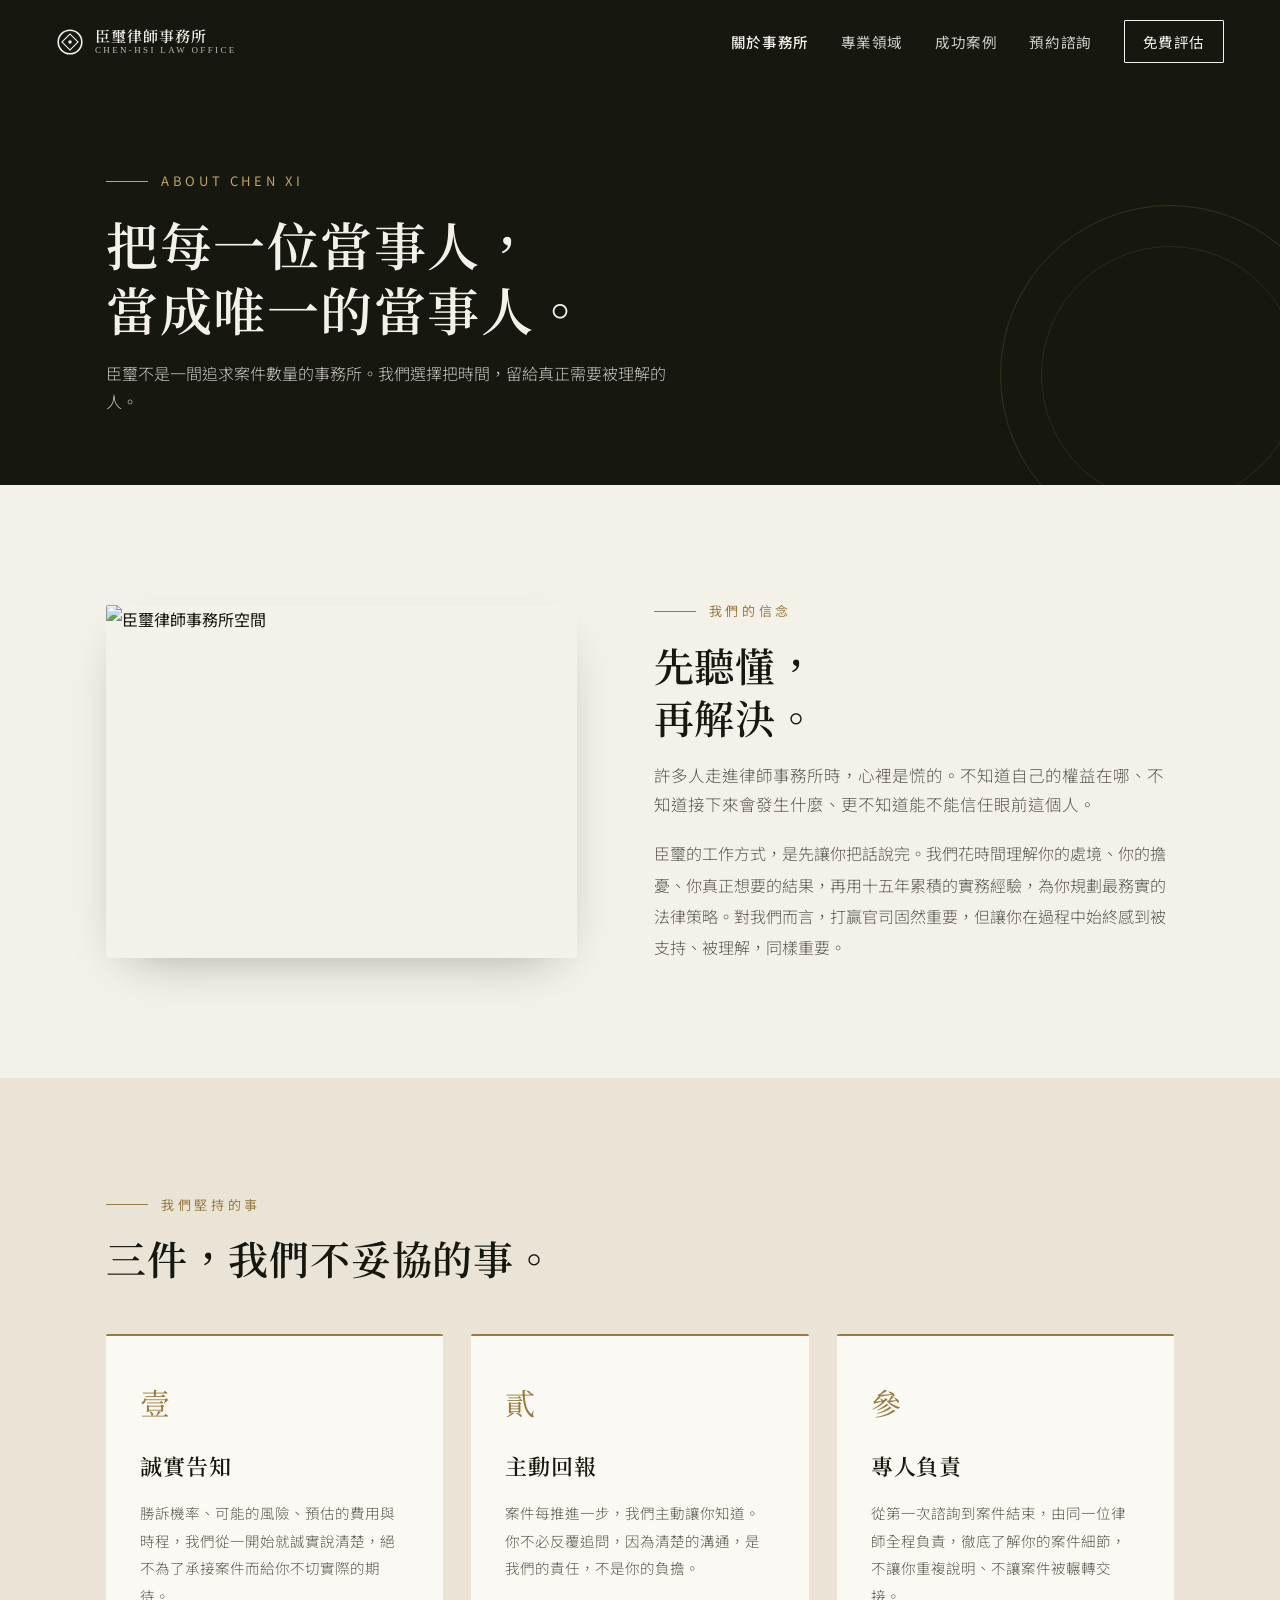
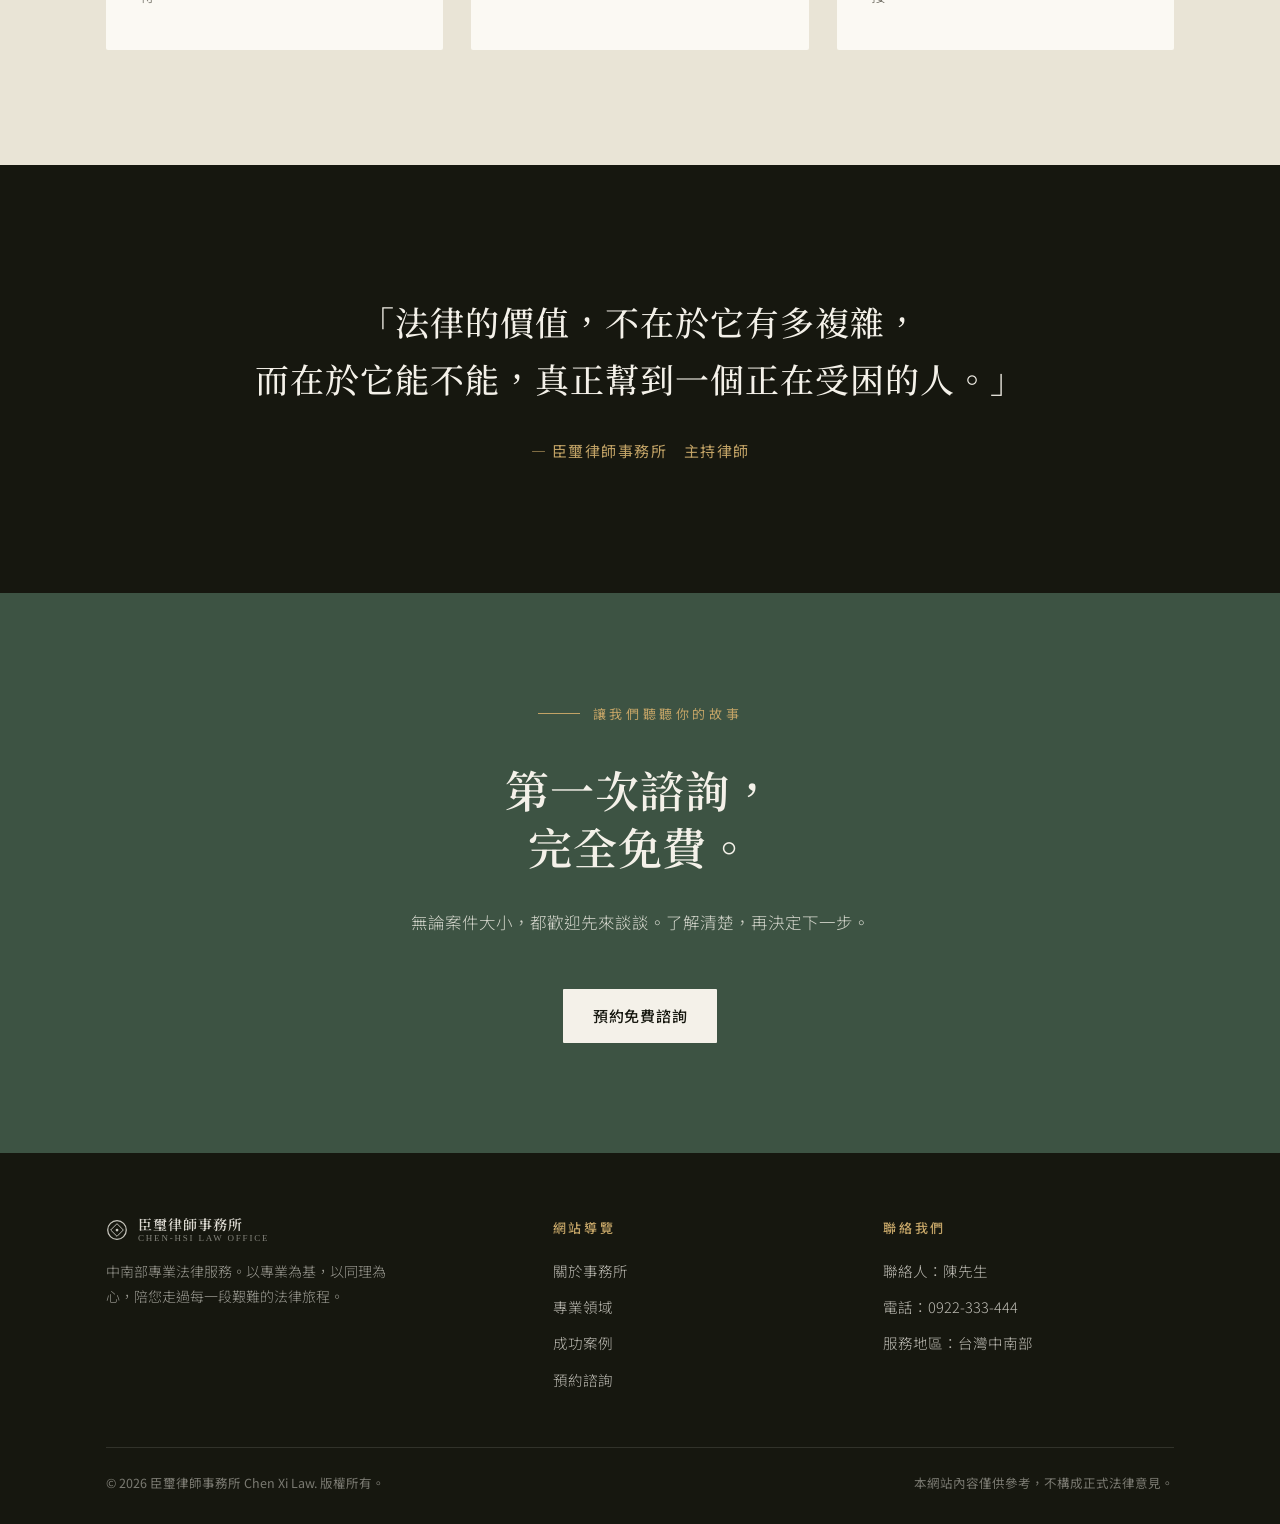
==== about.html @ be71032a "feat: 臣璽律師事務所 完整網站（5頁）+ CIS logo 系統" ====
<!DOCTYPE html>
<html lang="zh-Hant">
<head>
<meta charset="UTF-8">
<meta name="viewport" content="width=device-width, initial-scale=1.0">
<title>關於臣璽｜事務所理念與團隊 — 臣璽律師事務所</title>
<meta name="description" content="認識臣璽律師事務所。我們深耕中南部，秉持「先聽懂，再解決」的信念，以務實策略陪伴當事人面對家事、勞資、車禍與刑事案件。">
<link rel="preconnect" href="https://fonts.googleapis.com">
<link rel="preconnect" href="https://fonts.gstatic.com" crossorigin>
<link href="https://fonts.googleapis.com/css2?family=Noto+Sans+TC:wght@300;400;500;700&family=Noto+Serif+TC:wght@500;600;700&display=swap" rel="stylesheet">
<link rel="stylesheet" href="styles.css">
<link rel="stylesheet" href="home.css">

<link rel="icon" type="image/png" href="https://d8j0ntlcm91z4.cloudfront.net/user_3Eqjq0zwo7LwUKMWfh8ca0nVfbA/hf_20260615_162936_9c00fbf4-45fc-4cff-9be5-59497f825af5.png">
<link rel="apple-touch-icon" href="https://d8j0ntlcm91z4.cloudfront.net/user_3Eqjq0zwo7LwUKMWfh8ca0nVfbA/hf_20260615_162936_9c00fbf4-45fc-4cff-9be5-59497f825af5.png">

<meta property="og:image" content="https://d8j0ntlcm91z4.cloudfront.net/user_3Eqjq0zwo7LwUKMWfh8ca0nVfbA/hf_20260615_162837_d9a1e976-7279-444d-bec0-a542d71a141f.png">
</head>
<body>

<header class="site-header solid">
  <a class="brand" href="index.html"><svg viewBox="0 0 32 32" width="28" height="28" fill="none" xmlns="http://www.w3.org/2000/svg" aria-hidden="true" style="flex-shrink:0"><circle cx="16" cy="16" r="13.5" stroke="currentColor" stroke-width="1.8"/><rect x="9.5" y="9.5" width="13" height="13" stroke="currentColor" stroke-width="1.3" transform="rotate(45 16 16)"/><circle cx="16" cy="16" r="2" fill="currentColor"/></svg><span class="brand-texts"><span class="brand-cn">臣璽律師事務所</span><span class="brand-en">Chen-Hsi Law Office</span></span></a>
  <nav class="nav">
    <a href="about.html" class="active">關於事務所</a>
    <a href="services.html">專業領域</a>
    <a href="cases.html">成功案例</a>
    <a href="contact.html">預約諮詢</a>
    <a class="nav-cta" href="contact.html">免費評估</a>
  </nav>
  <button class="menu-btn" aria-label="開啟選單"><svg width="22" height="16" viewBox="0 0 22 16" fill="none" aria-hidden="true"><line x1="0" y1="1" x2="22" y2="1" stroke="currentColor" stroke-width="1.8"/><line x1="0" y1="8" x2="22" y2="8" stroke="currentColor" stroke-width="1.8"/><line x1="0" y1="15" x2="22" y2="15" stroke="currentColor" stroke-width="1.8"/></svg></button>
</header>
<div class="mobile-nav">
  <button class="close" aria-label="關閉選單"><svg width="18" height="18" viewBox="0 0 18 18" fill="none" aria-hidden="true"><line x1="1" y1="1" x2="17" y2="17" stroke="currentColor" stroke-width="1.8"/><line x1="17" y1="1" x2="1" y2="17" stroke="currentColor" stroke-width="1.8"/></svg></button>
  <a href="about.html">關於事務所</a><a href="services.html">專業領域</a><a href="cases.html">成功案例</a><a href="contact.html">預約諮詢</a>
</div>

<section class="page-hero">
  <div class="wrap">
    <div class="eyebrow"><span class="rule"></span><span>ABOUT CHEN XI</span></div>
    <h1>把每一位當事人，<br>當成唯一的當事人。</h1>
    <p>臣璽不是一間追求案件數量的事務所。我們選擇把時間，留給真正需要被理解的人。</p>
  </div>
  <div class="deco"></div>
</section>

<section class="about-philosophy">
  <div class="wrap about-phil-grid">
    <div class="about-img reveal">
      <img src="https://d8j0ntlcm91z4.cloudfront.net/user_3Eqjq0zwo7LwUKMWfh8ca0nVfbA/hf_20260615_025613_cf2e7cce-91a5-4c70-8378-4fdb17b9a24b.png" alt="臣璽律師事務所空間" loading="lazy">
    </div>
    <div class="about-text reveal">
      <div class="eyebrow"><span class="rule"></span><span>我們的信念</span></div>
      <h2 class="section-title">先聽懂，<br>再解決。</h2>
      <p class="lead">許多人走進律師事務所時，心裡是慌的。不知道自己的權益在哪、不知道接下來會發生什麼、更不知道能不能信任眼前這個人。</p>
      <p class="body-p">臣璽的工作方式，是先讓你把話說完。我們花時間理解你的處境、你的擔憂、你真正想要的結果，再用十五年累積的實務經驗，為你規劃最務實的法律策略。對我們而言，打贏官司固然重要，但讓你在過程中始終感到被支持、被理解，同樣重要。</p>
    </div>
  </div>
</section>

<section class="about-values">
  <div class="wrap">
    <div class="areas-head reveal" style="max-width:600px;margin-bottom:50px">
      <div class="eyebrow"><span class="rule"></span><span>我們堅持的事</span></div>
      <h2 class="section-title">三件，我們不妥協的事。</h2>
    </div>
    <div class="values-grid">
      <div class="value-card reveal"><div class="v-idx serif">壹</div><h3>誠實告知</h3><p>勝訴機率、可能的風險、預估的費用與時程，我們從一開始就誠實說清楚，絕不為了承接案件而給你不切實際的期待。</p></div>
      <div class="value-card reveal"><div class="v-idx serif">貳</div><h3>主動回報</h3><p>案件每推進一步，我們主動讓你知道。你不必反覆追問，因為清楚的溝通，是我們的責任，不是你的負擔。</p></div>
      <div class="value-card reveal"><div class="v-idx serif">參</div><h3>專人負責</h3><p>從第一次諮詢到案件結束，由同一位律師全程負責，徹底了解你的案件細節，不讓你重複說明、不讓案件被輾轉交接。</p></div>
    </div>
  </div>
</section>

<section class="about-quote">
  <div class="wrap reveal">
    <blockquote class="serif">「法律的價值，不在於它有多複雜，<br>而在於它能不能，真正幫到一個正在受困的人。」</blockquote>
    <cite>— 臣璽律師事務所　主持律師</cite>
  </div>
</section>

<section class="home-cta">
  <div class="wrap home-cta-inner reveal">
    <div class="eyebrow cta-eyebrow"><span class="rule"></span><span>讓我們聽聽你的故事</span></div>
    <h2 class="serif">第一次諮詢，<br>完全免費。</h2>
    <p>無論案件大小，都歡迎先來談談。了解清楚，再決定下一步。</p>
    <a href="contact.html" class="btn-primary">預約免費諮詢</a>
  </div>
</section>

<footer class="site-footer">
  <div class="wrap">
    <div class="footer-grid">
      <div class="footer-brand"><div class="footer-logo-img" style="display:flex;align-items:center;gap:10px"><svg viewBox="0 0 32 32" width="22" height="22" fill="none" xmlns="http://www.w3.org/2000/svg" aria-hidden="true" style="flex-shrink:0;color:rgba(244,241,233,.8)"><circle cx="16" cy="16" r="13.5" stroke="currentColor" stroke-width="1.8"/><rect x="9.5" y="9.5" width="13" height="13" stroke="currentColor" stroke-width="1.3" transform="rotate(45 16 16)"/><circle cx="16" cy="16" r="2" fill="currentColor"/></svg><span style="display:flex;flex-direction:column;gap:2px"><span style="font-family:'Noto Serif TC',serif;font-size:14px;font-weight:600;color:rgba(244,241,233,.9);letter-spacing:.07em;line-height:1.1">臣璽律師事務所</span><span style="font-size:9px;letter-spacing:.2em;color:rgba(244,241,233,.5);text-transform:uppercase;font-family:Georgia,serif;line-height:1">Chen-Hsi Law Office</span></span></div><p>中南部專業法律服務。以專業為基，以同理為心，陪您走過每一段艱難的法律旅程。</p></div>
      <div class="footer-col"><h4>網站導覽</h4><a href="about.html">關於事務所</a><a href="services.html">專業領域</a><a href="cases.html">成功案例</a><a href="contact.html">預約諮詢</a></div>
      <div class="footer-col"><h4>聯絡我們</h4><p>聯絡人：陳先生</p><p>電話：0922-333-444</p><p>服務地區：台灣中南部</p></div>
    </div>
    <div class="footer-bottom"><span>© 2026 臣璽律師事務所 Chen Xi Law. 版權所有。</span><span>本網站內容僅供參考，不構成正式法律意見。</span></div>
  </div>
</footer>

<style>
.about-philosophy{padding:clamp(70px,9vw,120px) 0;background:var(--paper)}
.about-phil-grid{display:grid;grid-template-columns:.95fr 1.05fr;gap:clamp(40px,6vw,80px);align-items:center}
.about-img img{width:100%;aspect-ratio:4/3;object-fit:cover;border-radius:2px;box-shadow:var(--shadow)}
.about-text .body-p{color:var(--muted);font-weight:300;line-height:1.95;margin-top:20px}
.about-values{padding:clamp(70px,9vw,120px) 0;background:var(--paper-deep)}
.values-grid{display:grid;grid-template-columns:repeat(3,1fr);gap:28px}
.value-card{background:var(--paper-card);padding:40px 34px;border-radius:2px;border-top:2px solid var(--gold)}
.v-idx{font-size:30px;color:var(--gold);margin-bottom:18px}
.value-card h3{font-family:"Noto Serif TC",serif;font-size:22px;font-weight:600;margin-bottom:14px;letter-spacing:.04em}
.value-card p{font-size:14.5px;color:var(--muted);font-weight:300;line-height:1.9}
.about-quote{padding:clamp(80px,10vw,130px) 0;background:var(--ink);color:var(--paper);text-align:center}
.about-quote blockquote{font-family:"Noto Serif TC",serif;font-size:clamp(22px,3.2vw,34px);font-weight:500;line-height:1.7;letter-spacing:.03em;color:var(--paper)}
.about-quote cite{display:block;margin-top:30px;font-style:normal;font-size:15px;color:var(--gold-light);letter-spacing:.1em}
@media(max-width:860px){.about-phil-grid{grid-template-columns:1fr}.values-grid{grid-template-columns:1fr}}
</style>
<script src="main.js"></script>
</body>
</html>
---- styles.css ----
/* ============================================
   臣璽律師事務所 — 全站共用樣式
   設計：墨黑 × 米白紙感 × 黛綠 × 暖金
   ============================================ */
:root{
  --ink:#16170f;
  --ink-soft:#2a2b20;
  --paper:#f4f1e9;
  --paper-deep:#e9e4d6;
  --paper-card:#fbf9f3;
  --jade:#3d5343;
  --jade-light:#5a7060;
  --gold:#9a7b3f;
  --gold-light:#c2a366;
  --line:rgba(22,23,15,.14);
  --line-soft:rgba(22,23,15,.08);
  --muted:#5c5a4f;
  --muted-light:#807d70;
  --shadow:0 18px 50px -24px rgba(22,23,15,.4);
}
*{margin:0;padding:0;box-sizing:border-box}
html{scroll-behavior:smooth}
body{
  font-family:"Noto Sans TC","PingFang TC","Microsoft JhengHei",sans-serif;
  background:var(--paper);
  color:var(--ink);
  -webkit-font-smoothing:antialiased;
  line-height:1.75;
}
.serif{font-family:"Noto Serif TC","Songti TC",serif}
a{color:inherit}
img{display:block;max-width:100%}

/* layout */
.wrap{max-width:1180px;margin:0 auto;padding:0 clamp(20px,5vw,56px)}
section{position:relative}

/* ---------- header ---------- */
.site-header{
  position:fixed;top:0;left:0;right:0;z-index:100;
  display:flex;align-items:center;justify-content:space-between;
  padding:20px clamp(20px,5vw,56px);
  transition:background .35s, padding .35s, box-shadow .35s;
}
.site-header.solid{
  background:rgba(244,241,233,.92);
  backdrop-filter:blur(10px);
  box-shadow:0 1px 0 var(--line-soft);
  padding:14px clamp(20px,5vw,56px);
}
.brand{display:flex;align-items:center;gap:11px;text-decoration:none;color:var(--paper);transition:color .35s}
.site-header.solid .brand{color:var(--ink)}

.site-header.solid .brand .mark{font-family:"Noto Serif TC",serif;font-size:24px;font-weight:600;letter-spacing:.08em}
.brand .en{font-size:10.5px;letter-spacing:.34em;opacity:.7;text-transform:uppercase}
/* SVG brand mark + text */
.brand-texts{display:flex;flex-direction:column;gap:3px}
.brand-cn{font-family:"Noto Serif TC","PingFang TC",serif;font-size:15px;font-weight:600;letter-spacing:.07em;line-height:1}
.brand-en{font-size:9px;letter-spacing:.26em;opacity:.75;text-transform:uppercase;font-family:Georgia,serif;line-height:1}
.nav{display:flex;gap:32px;align-items:center}
.nav a{text-decoration:none;font-size:14.5px;letter-spacing:.04em;color:var(--paper);opacity:.85;transition:opacity .25s,color .35s}
.site-header.solid .nav a{color:var(--ink)}
.nav a:hover{opacity:1}
.nav a.active{opacity:1;font-weight:500}
.nav-cta{border:1px solid currentColor;padding:8px 18px;border-radius:1px;opacity:1!important;transition:background .25s,color .25s}
.nav-cta:hover{background:var(--gold);border-color:var(--gold);color:var(--paper)!important}
.menu-btn{display:none;background:none;border:none;font-size:24px;cursor:pointer;color:inherit}

/* mobile nav */
.mobile-nav{
  position:fixed;inset:0;z-index:99;background:var(--ink);
  display:flex;flex-direction:column;align-items:center;justify-content:center;gap:8px;
  opacity:0;pointer-events:none;transition:opacity .35s;
}
.mobile-nav.open{opacity:1;pointer-events:auto}
.mobile-nav a{color:var(--paper);text-decoration:none;font-size:22px;font-family:"Noto Serif TC",serif;padding:14px;letter-spacing:.08em}
.mobile-nav .close{position:absolute;top:24px;right:28px;font-size:30px;color:var(--paper);background:none;border:none;cursor:pointer}

/* ---------- page hero (inner pages) ---------- */
.page-hero{
  padding:170px 0 70px;background:var(--ink);color:var(--paper);position:relative;overflow:hidden;
}
.page-hero .eyebrow{color:var(--gold-light)}
.page-hero h1{font-family:"Noto Serif TC",serif;font-size:clamp(33px,5vw,52px);font-weight:600;letter-spacing:.03em;margin-top:18px;line-height:1.25}
.page-hero p{color:rgba(244,241,233,.8);margin-top:18px;max-width:560px;font-weight:300}
.page-hero .deco{position:absolute;right:-60px;bottom:-60px;width:340px;height:340px;border:1px solid rgba(154,123,63,.25);border-radius:50%}
.page-hero .deco::after{content:"";position:absolute;inset:40px;border:1px solid rgba(154,123,63,.18);border-radius:50%}

/* shared bits */
.eyebrow{display:flex;align-items:center;gap:13px;font-size:13px;letter-spacing:.28em;color:var(--gold)}
.eyebrow .rule{width:42px;height:1px;background:currentColor;flex-shrink:0}
.section-title{font-family:"Noto Serif TC",serif;font-size:clamp(27px,3.6vw,40px);font-weight:600;letter-spacing:.02em;line-height:1.3;margin-top:16px}
.lead{color:var(--muted);font-size:16.5px;font-weight:300;max-width:620px;margin-top:18px}

.btn-primary{
  display:inline-block;background:var(--ink);color:var(--paper);
  padding:14px 30px;text-decoration:none;font-size:15px;letter-spacing:.05em;
  border-radius:1px;font-weight:500;transition:background .25s,transform .25s;border:none;cursor:pointer;
}
.btn-primary:hover{background:var(--gold);transform:translateY(-2px)}
.btn-ghost{
  display:inline-flex;align-items:center;gap:9px;color:var(--ink);text-decoration:none;
  font-size:15px;letter-spacing:.04em;border-bottom:1px solid var(--gold);padding-bottom:3px;transition:gap .25s;
}
.btn-ghost:hover{gap:14px}

/* ---------- footer ---------- */
.site-footer{background:var(--ink);color:var(--paper);padding:64px 0 30px;margin-top:0}
.footer-grid{display:grid;grid-template-columns:1.4fr 1fr 1fr;gap:40px;padding-bottom:44px;border-bottom:1px solid rgba(244,241,233,.12)}
.footer-brand .mark{font-family:"Noto Serif TC",serif;font-size:26px;font-weight:600;letter-spacing:.08em}
.footer-brand p{color:rgba(244,241,233,.6);font-size:14px;margin-top:16px;font-weight:300;max-width:300px}
.footer-col h4{font-size:13px;letter-spacing:.2em;color:var(--gold-light);margin-bottom:18px;font-weight:500}
.footer-col a,.footer-col p{display:block;color:rgba(244,241,233,.75);text-decoration:none;font-size:14.5px;margin-bottom:11px;font-weight:300;transition:color .2s}
.footer-col a:hover{color:var(--paper)}
.footer-bottom{padding-top:24px;display:flex;justify-content:space-between;flex-wrap:wrap;gap:10px;font-size:12.5px;color:rgba(244,241,233,.45)}

/* reveal on scroll */
.reveal{opacity:0;transform:translateY(26px);transition:opacity .8s cubic-bezier(.2,.7,.2,1),transform .8s cubic-bezier(.2,.7,.2,1)}
.reveal.in{opacity:1;transform:none}
@media(prefers-reduced-motion:reduce){.reveal{opacity:1;transform:none;transition:none}}

/* responsive */
@media(max-width:860px){
  .nav{display:none}
  .menu-btn{display:block}
  .footer-grid{grid-template-columns:1fr;gap:30px}
}
---- home.css ----
/* ============ 首頁專屬樣式 ============ */

/* HERO */
.hero{position:relative;min-height:100vh;display:flex;flex-direction:column;justify-content:center;overflow:hidden}
.hero-bg{
  position:absolute;inset:0;z-index:0;
  background-image:url("https://d8j0ntlcm91z4.cloudfront.net/user_3Eqjq0zwo7LwUKMWfh8ca0nVfbA/hf_20260615_025245_d988541d-dfc1-45c6-aa90-7edff7b0aabc.png");
  background-size:cover;background-position:center right;
}
.hero-overlay{
  position:absolute;inset:0;z-index:1;
  background:linear-gradient(100deg, rgba(18,19,12,.95) 0%, rgba(20,22,15,.82) 40%, rgba(22,26,18,.45) 72%, rgba(22,26,18,.25) 100%);
}
.hero-inner{position:relative;z-index:5;padding-top:120px;padding-bottom:30px;flex:1;display:flex;flex-direction:column;justify-content:center}
.hero-eyebrow{color:var(--gold-light);margin-bottom:28px}
.hero h1{color:var(--paper);font-size:clamp(36px,6vw,74px);font-weight:600;line-height:1.2;letter-spacing:.02em;margin-bottom:30px}
.hero h1 .accent{color:var(--gold-light)}
.hero-lead{color:rgba(244,241,233,.85);font-size:clamp(16px,1.5vw,18.5px);font-weight:300;line-height:1.95;max-width:560px;margin-bottom:42px}
.hero-actions{display:flex;gap:26px;flex-wrap:wrap;align-items:center}
.btn-ghost-light{color:var(--paper);border-bottom-color:var(--gold-light)}

/* practice bar */
.practice-bar{position:relative;z-index:5;display:grid;grid-template-columns:repeat(4,1fr);border-top:1px solid rgba(244,241,233,.16)}
.practice{padding:24px clamp(16px,2.4vw,30px);border-left:1px solid rgba(244,241,233,.13);text-decoration:none;color:var(--paper);transition:background .3s}
.practice:first-child{border-left:none}
.practice:hover{background:rgba(154,123,63,.16)}
.practice .idx{font-size:13px;color:var(--gold-light);letter-spacing:.1em;margin-bottom:8px}
.practice .name{font-size:16.5px;font-weight:500;letter-spacing:.04em;margin-bottom:4px}
.practice .desc{font-size:12.5px;opacity:.6;letter-spacing:.02em}

/* INTRO */
.intro{padding:clamp(70px,9vw,120px) 0;background:var(--paper)}
.intro-grid{display:grid;grid-template-columns:1.05fr .95fr;gap:clamp(40px,6vw,80px);align-items:center}
.intro-text .section-title{margin-bottom:6px}
.intro-stats{display:flex;gap:36px;margin-top:42px;flex-wrap:wrap}
.stat .num{font-size:42px;font-weight:600;color:var(--jade);line-height:1}
.stat .num span{font-size:18px;margin-left:3px;color:var(--gold)}
.stat .label{font-size:13.5px;color:var(--muted);margin-top:8px}
.intro-img{position:relative}
.intro-img img{width:100%;aspect-ratio:4/3;object-fit:cover;border-radius:2px;box-shadow:var(--shadow)}
.img-tag{position:absolute;bottom:18px;left:18px;background:rgba(18,19,12,.82);color:var(--paper);font-size:13px;letter-spacing:.1em;padding:8px 16px;border-radius:1px}

/* PRACTICE AREAS */
.practice-areas{padding:clamp(70px,9vw,120px) 0;background:var(--paper-deep)}
.areas-head{margin-bottom:56px;max-width:600px}
.areas-grid{display:grid;grid-template-columns:1fr 1fr;gap:28px}
.area-card{background:var(--paper-card);border-radius:2px;overflow:hidden;text-decoration:none;color:var(--ink);box-shadow:0 10px 30px -22px rgba(22,23,15,.5);transition:transform .35s,box-shadow .35s;display:flex;flex-direction:column}
.area-card:hover{transform:translateY(-6px);box-shadow:0 26px 50px -28px rgba(22,23,15,.55)}
.area-img{aspect-ratio:16/10;overflow:hidden}
.area-img img{width:100%;height:100%;object-fit:cover;transition:transform .6s}
.area-card:hover .area-img img{transform:scale(1.05)}
.area-body{padding:28px 30px 30px}
.area-idx{font-size:13px;color:var(--gold);letter-spacing:.14em;margin-bottom:10px}
.area-body h3{font-family:"Noto Serif TC",serif;font-size:23px;font-weight:600;margin-bottom:12px;letter-spacing:.03em}
.area-body p{font-size:14.5px;color:var(--muted);font-weight:300;line-height:1.85;margin-bottom:18px}
.area-link{font-size:14px;color:var(--jade);letter-spacing:.04em;font-weight:500}

/* PROCESS */
.process{padding:clamp(70px,9vw,120px) 0;background:var(--ink);color:var(--paper)}
.process .eyebrow{color:var(--gold-light)}
.process .section-title{color:var(--paper)}
.process-grid{display:grid;grid-template-columns:repeat(4,1fr);gap:30px;margin-top:56px}
.step{padding-top:26px;border-top:1px solid rgba(244,241,233,.2)}
.step-num{font-size:34px;color:var(--gold-light);font-weight:600;margin-bottom:16px}
.step h4{font-size:18px;font-weight:500;margin-bottom:12px;letter-spacing:.04em}
.step p{font-size:14px;color:rgba(244,241,233,.65);font-weight:300;line-height:1.8}

/* HOME CTA — 基礎（其他頁面用：居中） */
.home-cta{padding:clamp(70px,9vw,110px) 0;background:var(--jade);color:var(--paper);text-align:center}
.home-cta-inner{max-width:640px;margin:0 auto;padding:0 24px}
.cta-eyebrow{color:var(--gold-light);justify-content:center;margin-bottom:36px}
.home-cta h2{font-size:clamp(28px,4vw,44px);font-weight:600;line-height:1.3;margin-bottom:32px;letter-spacing:.02em}
.home-cta p{color:rgba(244,241,233,.82);font-weight:300;margin-bottom:52px;font-size:16.5px;line-height:1.75}
.home-cta .btn-primary{background:var(--paper);color:var(--ink)}
.home-cta .btn-primary:hover{background:var(--gold);color:var(--paper)}

/* HOME CTA — 首頁分欄變體 */
.home-cta--split{text-align:left}
.home-cta--split .home-cta-inner{
  max-width:1100px;
  display:grid;
  grid-template-columns:1fr 1fr;
  gap:clamp(3rem,7vw,7rem);
  align-items:center;
  padding:0 clamp(1.5rem,4vw,3rem)
}
.home-cta--split .cta-eyebrow{justify-content:flex-start}
.home-cta--split h2{font-size:clamp(32px,4.5vw,52px);margin-bottom:20px}
.home-cta--split .cta-desc{color:rgba(244,241,233,.72);font-size:16px;line-height:1.7;margin-bottom:0;font-weight:300}
.cta-promises{display:flex;flex-direction:column;gap:0;margin-bottom:44px}
.cta-promise{display:flex;align-items:flex-start;gap:18px;padding:20px 0;border-bottom:1px solid rgba(244,241,233,.12)}
.cta-promise:first-child{border-top:1px solid rgba(244,241,233,.12)}
.promise-num{font-family:Georgia,serif;font-size:11px;letter-spacing:.2em;color:var(--gold-light);opacity:.8;padding-top:2px;flex-shrink:0;min-width:22px}
.promise-title{font-size:15px;font-weight:600;letter-spacing:.03em;margin-bottom:4px;font-family:"Noto Serif TC",serif}
.promise-desc{font-size:13.5px;color:rgba(244,241,233,.65);line-height:1.6}
@media(max-width:760px){
  .home-cta--split .home-cta-inner{grid-template-columns:1fr;gap:3rem}
  .home-cta--split{text-align:left}
}

@media(max-width:860px){
  .practice-bar{grid-template-columns:repeat(2,1fr)}
  .practice:nth-child(3),.practice:nth-child(4){border-top:1px solid rgba(244,241,233,.13)}
  .practice:nth-child(3){border-left:none}
  .intro-grid{grid-template-columns:1fr}
  .areas-grid{grid-template-columns:1fr}
  .process-grid{grid-template-columns:1fr 1fr;gap:30px 24px}
}
@media(max-width:520px){
  .practice .desc{display:none}
  .process-grid{grid-template-columns:1fr}
  .intro-stats{gap:28px}
}
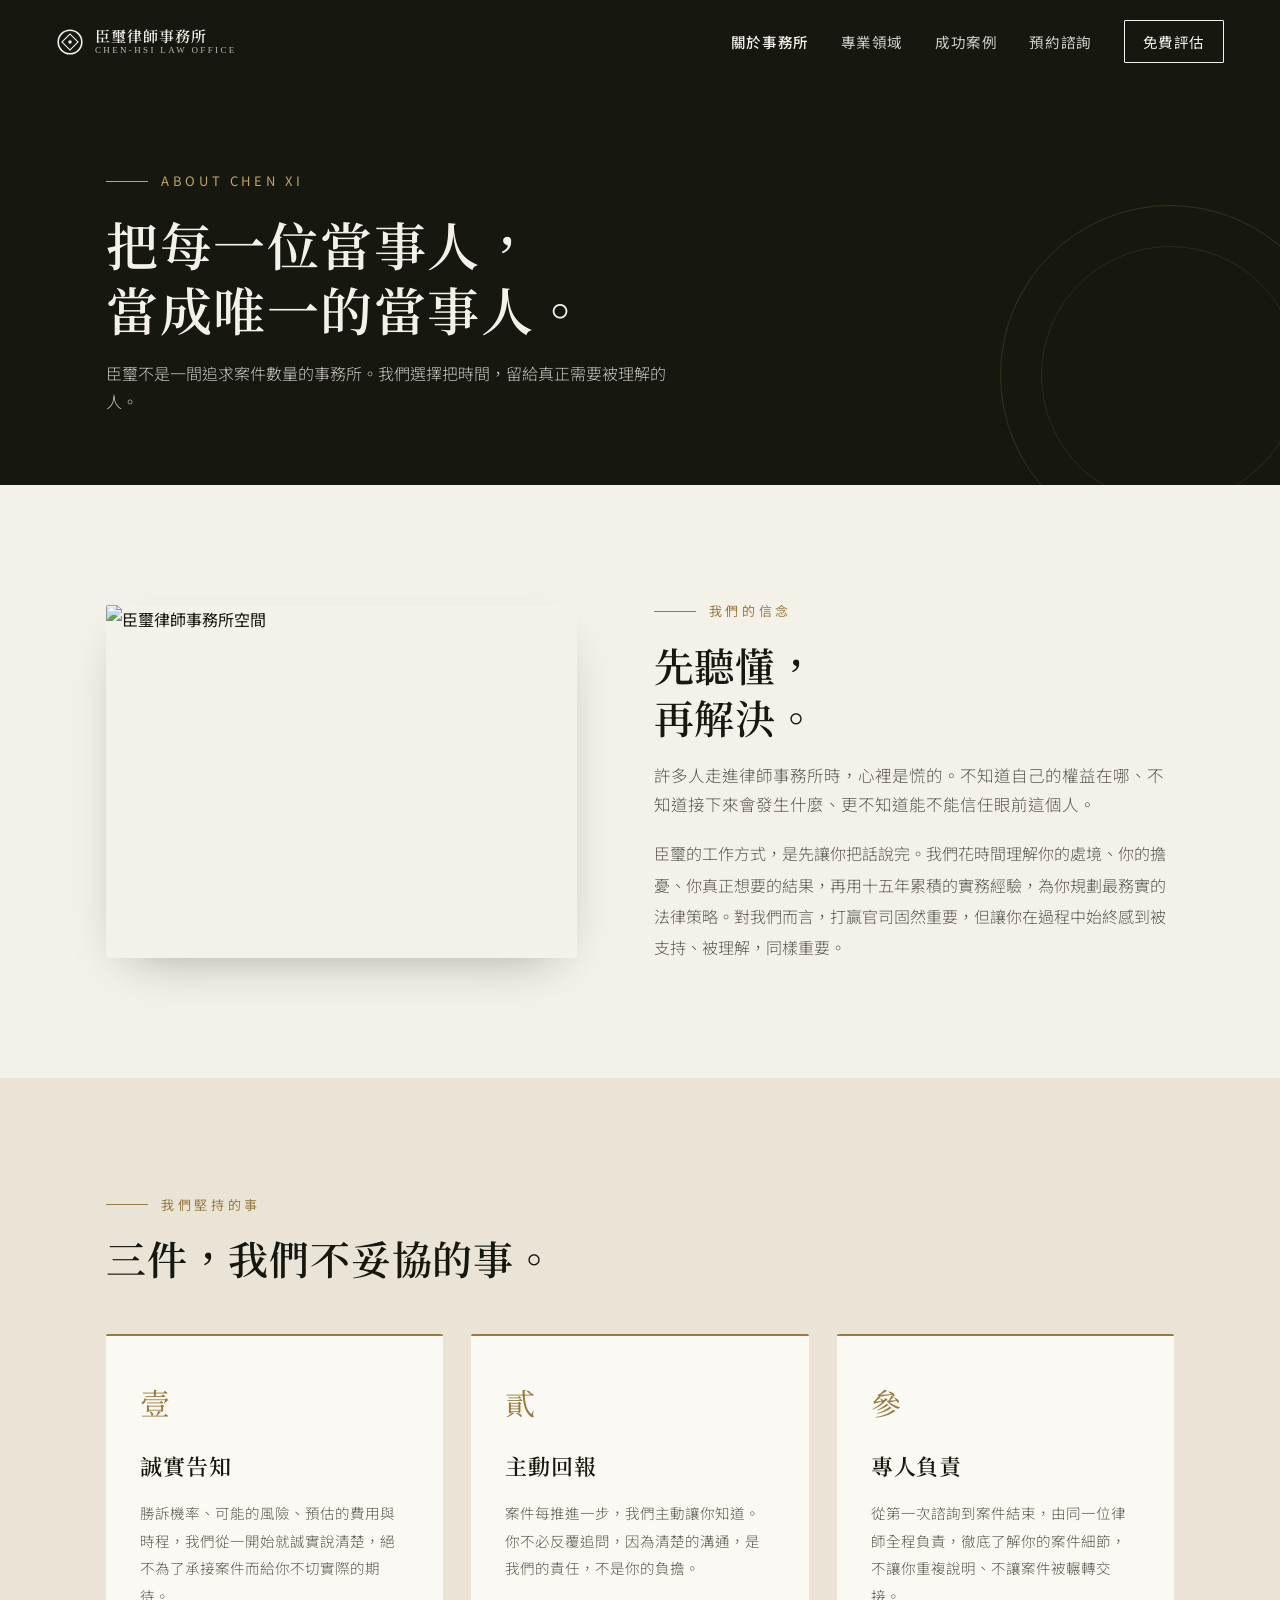
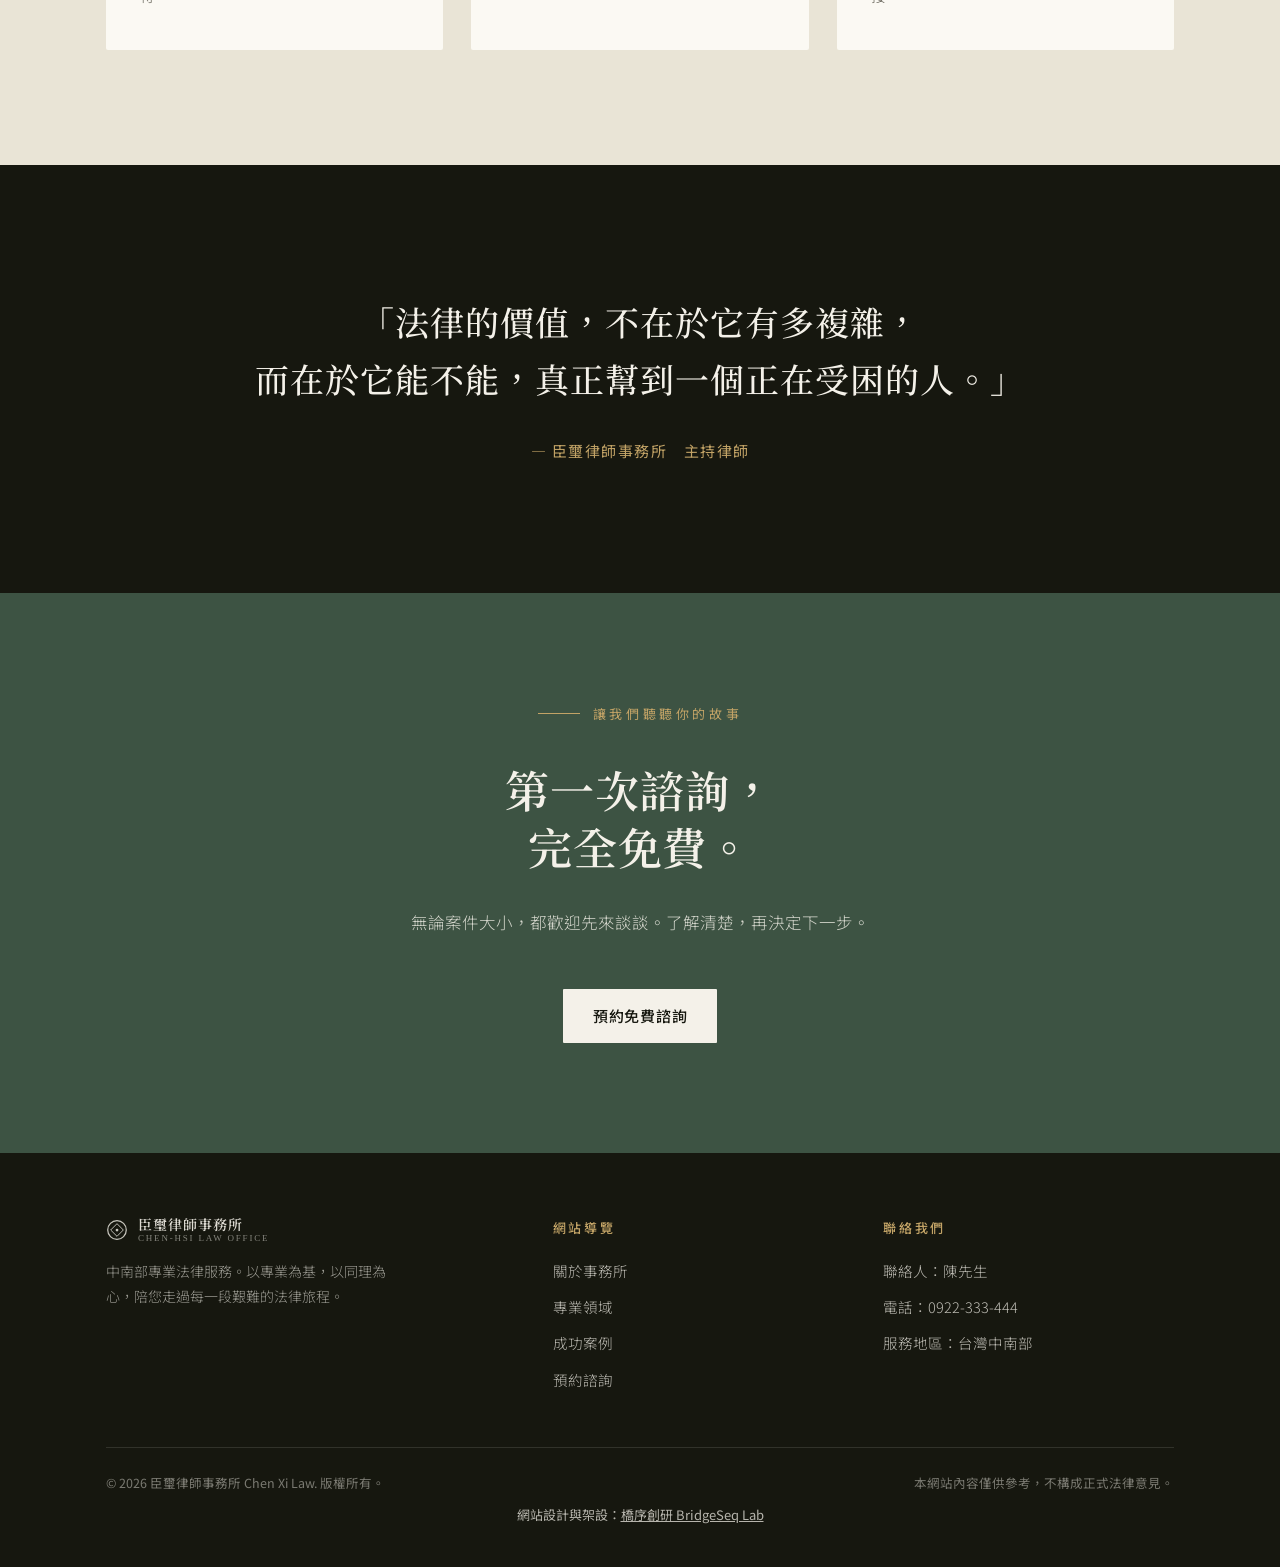
==== commit edbd86a2: "footer:加入橋序創研製作宣告與連結" ====
--- a/about.html
+++ b/about.html
@@ -96,6 +96,7 @@
     </div>
     <div class="footer-bottom"><span>© 2026 臣璽律師事務所 Chen Xi Law. 版權所有。</span><span>本網站內容僅供參考，不構成正式法律意見。</span></div>
   </div>
+  <div class="bsl-credit" style="text-align:center;padding:10px 16px;font-size:13px;opacity:0.72;">網站設計與架設：<a href="https://bridgeseqlab.com" target="_blank" rel="noopener" style="color:inherit;text-decoration:underline;">橋序創研 BridgeSeq Lab</a></div>
 </footer>
 
 <style>
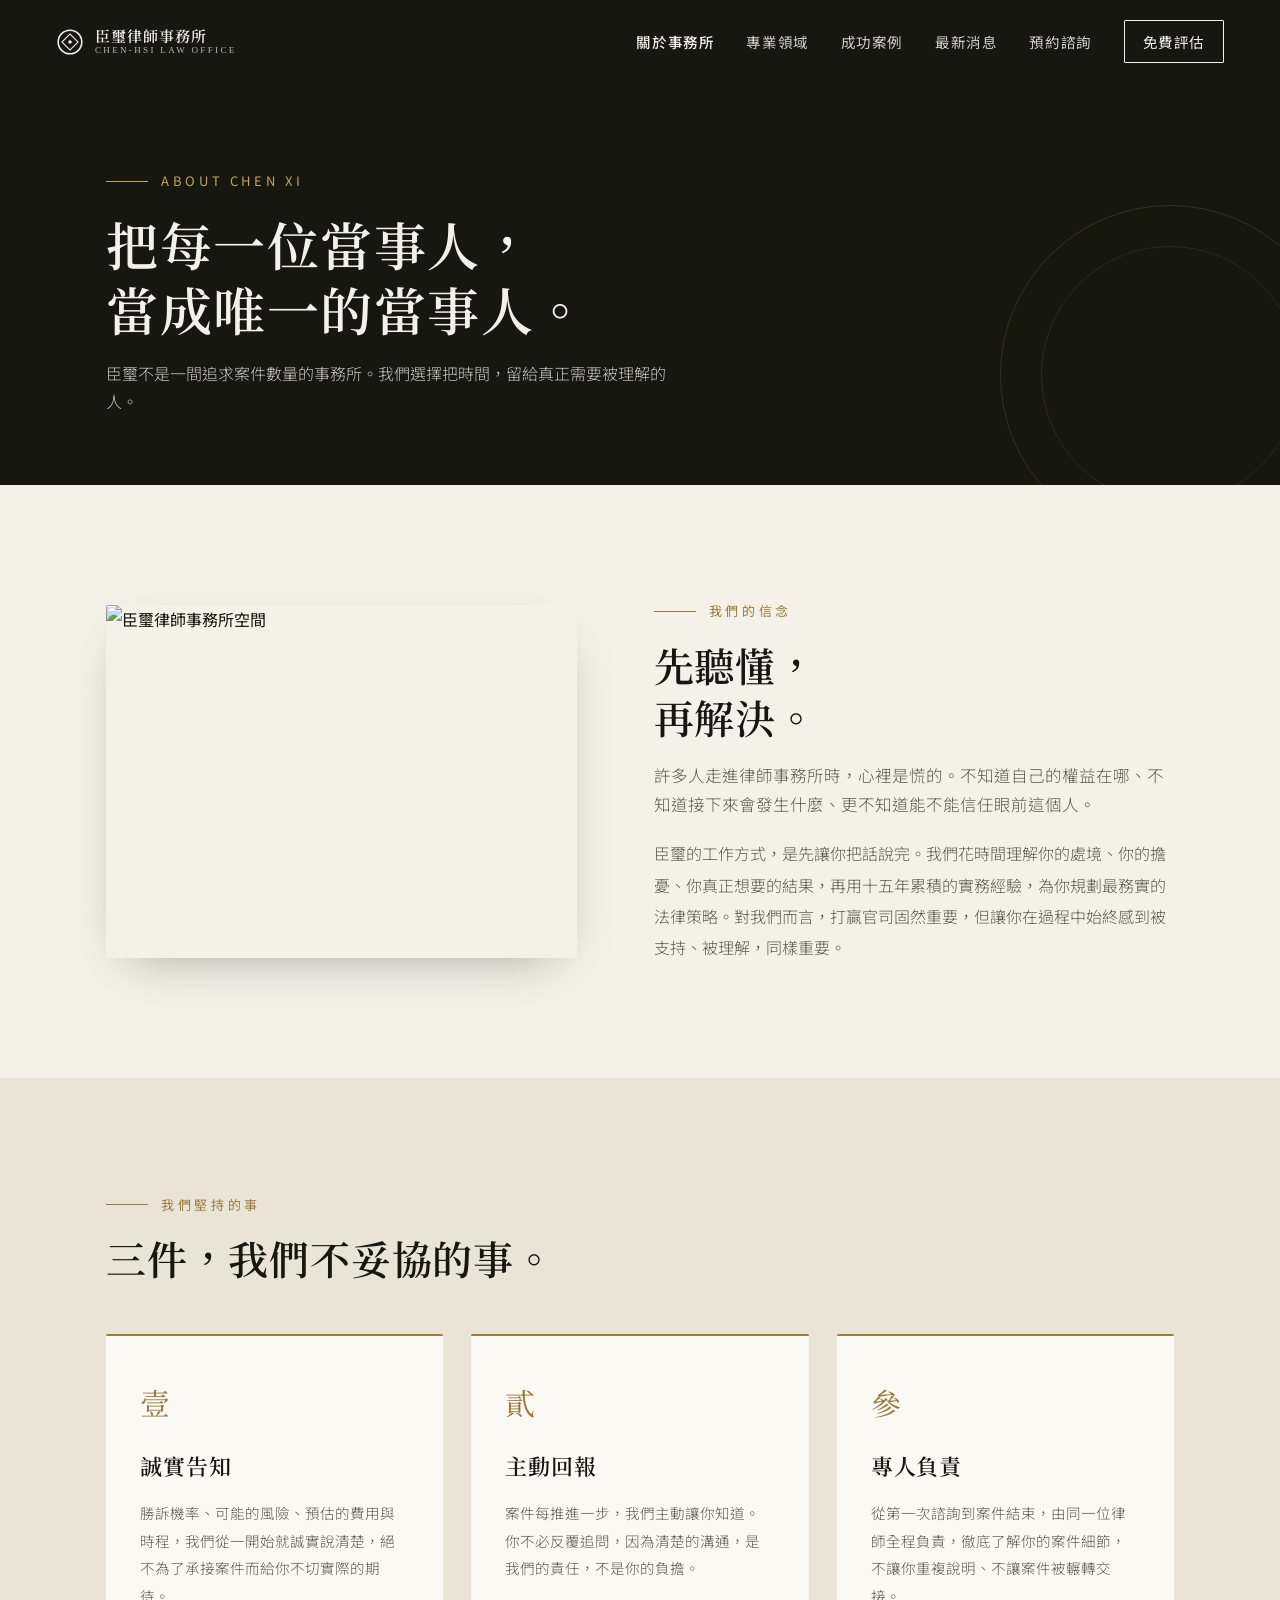
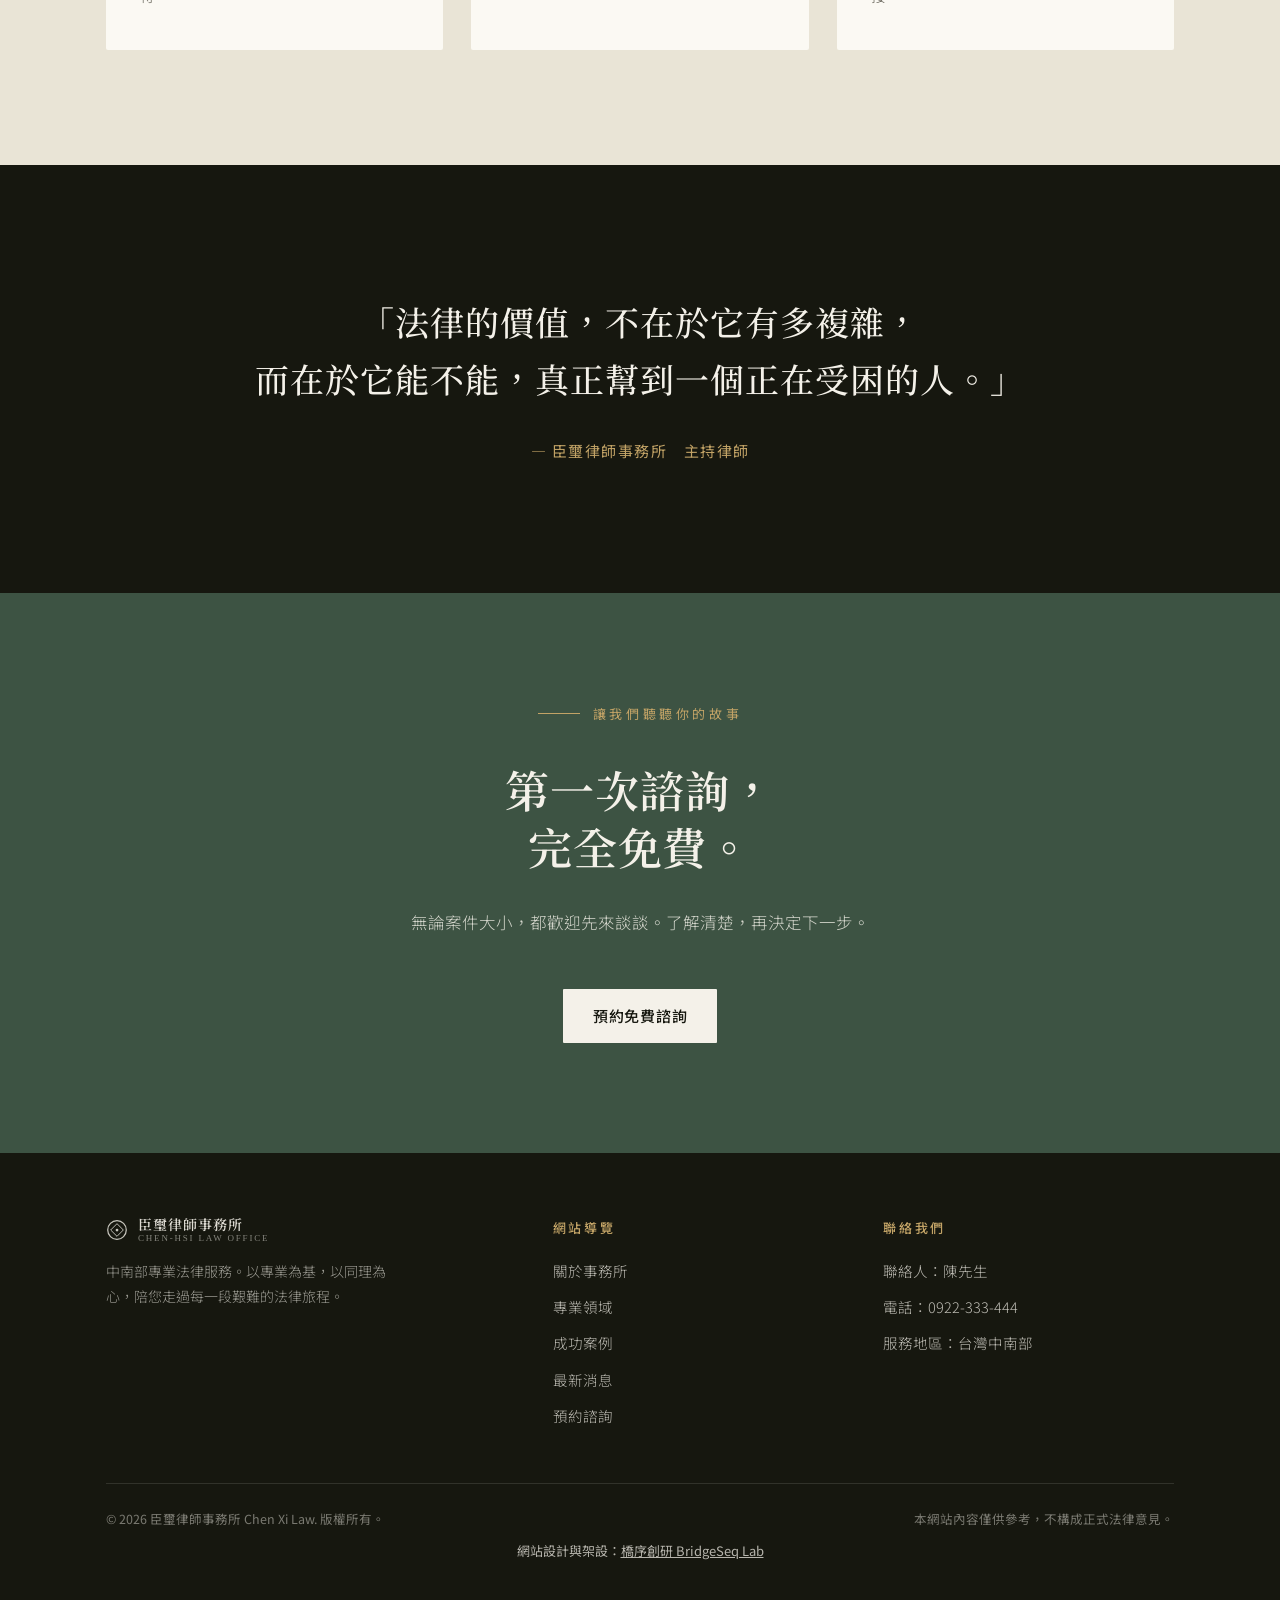
==== commit 6fb9cb5f: "feat: 新增最新消息頁 news.html + 全站導覽加入連結 補上「最新消息」頁（事務所公告 / 法律新知 / 時事觀點），沿用既有設計語言 （page-hero + eyebrow + 襯線" ====
--- a/about.html
+++ b/about.html
@@ -24,6 +24,7 @@
     <a href="about.html" class="active">關於事務所</a>
     <a href="services.html">專業領域</a>
     <a href="cases.html">成功案例</a>
+    <a href="news.html">最新消息</a>
     <a href="contact.html">預約諮詢</a>
     <a class="nav-cta" href="contact.html">免費評估</a>
   </nav>
@@ -31,7 +32,8 @@
 </header>
 <div class="mobile-nav">
   <button class="close" aria-label="關閉選單"><svg width="18" height="18" viewBox="0 0 18 18" fill="none" aria-hidden="true"><line x1="1" y1="1" x2="17" y2="17" stroke="currentColor" stroke-width="1.8"/><line x1="17" y1="1" x2="1" y2="17" stroke="currentColor" stroke-width="1.8"/></svg></button>
-  <a href="about.html">關於事務所</a><a href="services.html">專業領域</a><a href="cases.html">成功案例</a><a href="contact.html">預約諮詢</a>
+  <a href="about.html">關於事務所</a><a href="services.html">專業領域</a><a href="cases.html">成功案例</a>
+    <a href="news.html">最新消息</a><a href="contact.html">預約諮詢</a>
 </div>
 
 <section class="page-hero">
@@ -91,7 +93,8 @@
   <div class="wrap">
     <div class="footer-grid">
       <div class="footer-brand"><div class="footer-logo-img" style="display:flex;align-items:center;gap:10px"><svg viewBox="0 0 32 32" width="22" height="22" fill="none" xmlns="http://www.w3.org/2000/svg" aria-hidden="true" style="flex-shrink:0;color:rgba(244,241,233,.8)"><circle cx="16" cy="16" r="13.5" stroke="currentColor" stroke-width="1.8"/><rect x="9.5" y="9.5" width="13" height="13" stroke="currentColor" stroke-width="1.3" transform="rotate(45 16 16)"/><circle cx="16" cy="16" r="2" fill="currentColor"/></svg><span style="display:flex;flex-direction:column;gap:2px"><span style="font-family:'Noto Serif TC',serif;font-size:14px;font-weight:600;color:rgba(244,241,233,.9);letter-spacing:.07em;line-height:1.1">臣璽律師事務所</span><span style="font-size:9px;letter-spacing:.2em;color:rgba(244,241,233,.5);text-transform:uppercase;font-family:Georgia,serif;line-height:1">Chen-Hsi Law Office</span></span></div><p>中南部專業法律服務。以專業為基，以同理為心，陪您走過每一段艱難的法律旅程。</p></div>
-      <div class="footer-col"><h4>網站導覽</h4><a href="about.html">關於事務所</a><a href="services.html">專業領域</a><a href="cases.html">成功案例</a><a href="contact.html">預約諮詢</a></div>
+      <div class="footer-col"><h4>網站導覽</h4><a href="about.html">關於事務所</a><a href="services.html">專業領域</a><a href="cases.html">成功案例</a>
+    <a href="news.html">最新消息</a><a href="contact.html">預約諮詢</a></div>
       <div class="footer-col"><h4>聯絡我們</h4><p>聯絡人：陳先生</p><p>電話：0922-333-444</p><p>服務地區：台灣中南部</p></div>
     </div>
     <div class="footer-bottom"><span>© 2026 臣璽律師事務所 Chen Xi Law. 版權所有。</span><span>本網站內容僅供參考，不構成正式法律意見。</span></div>
